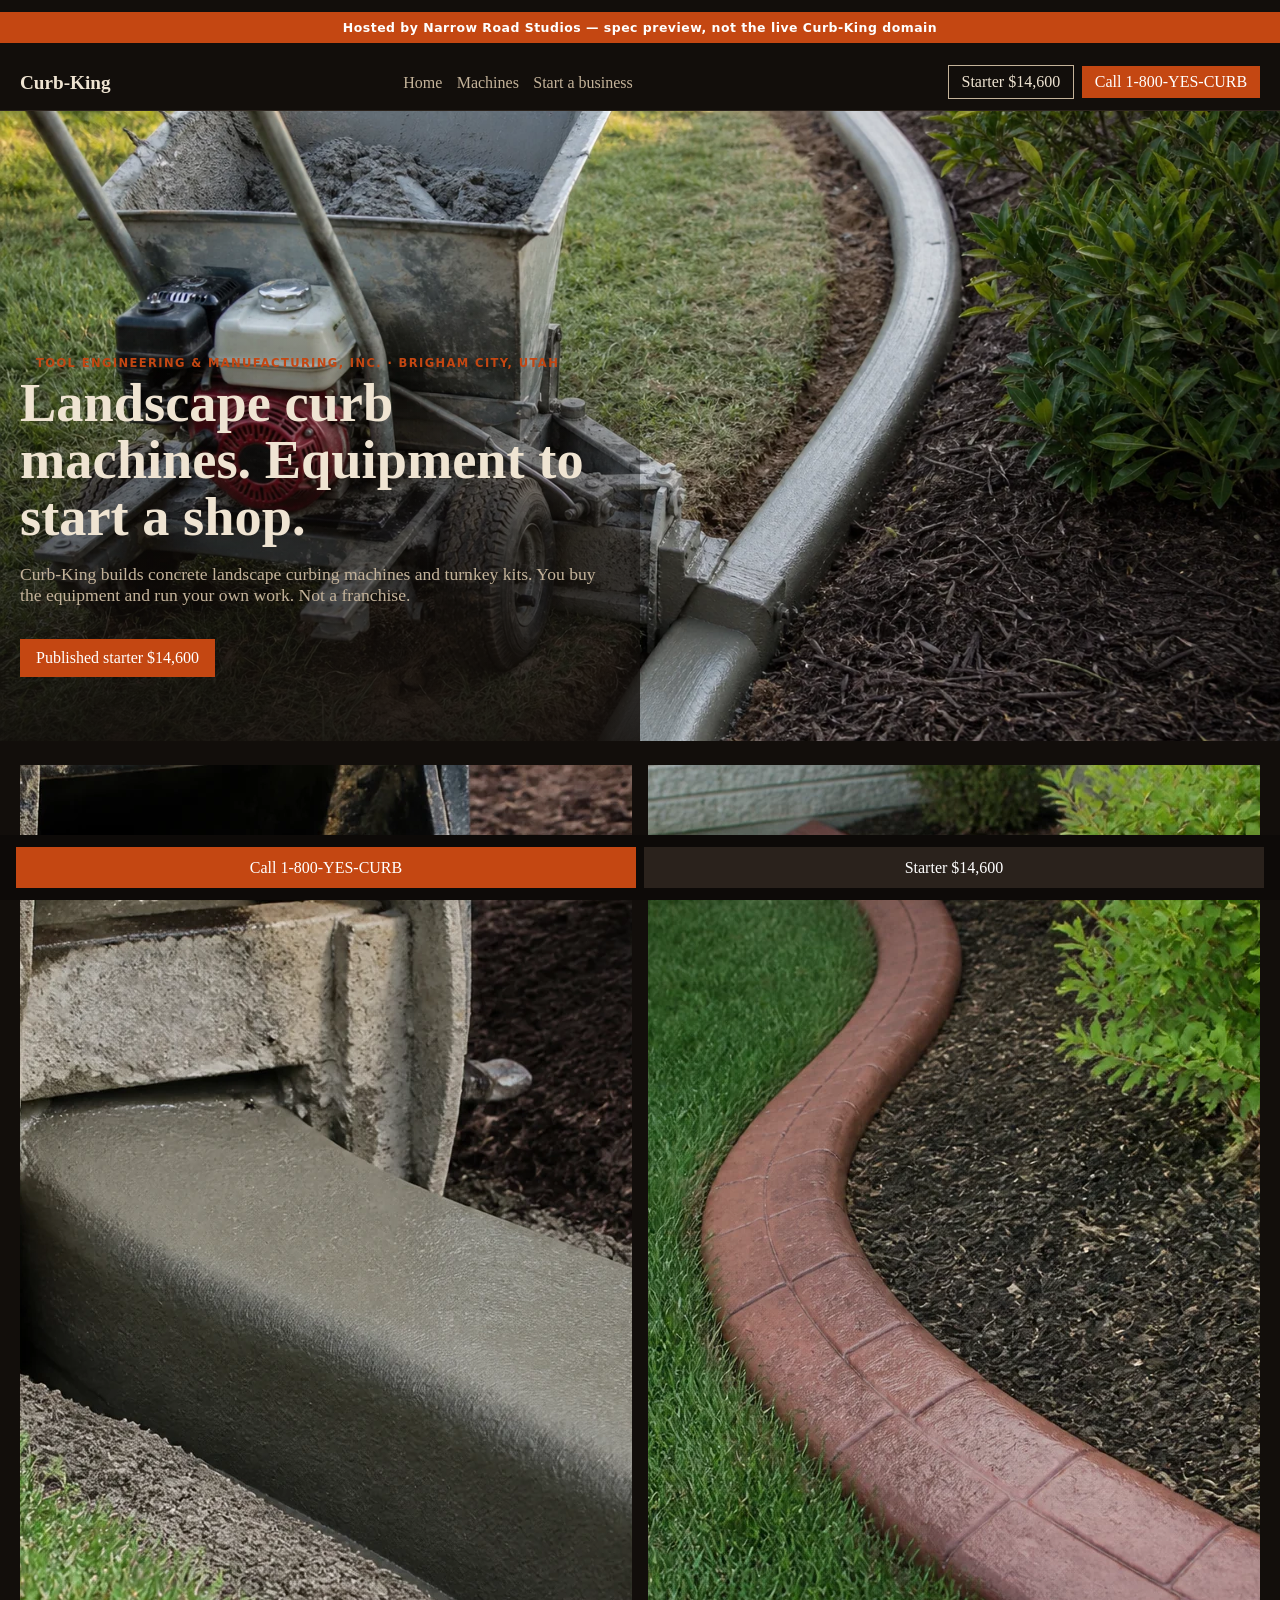
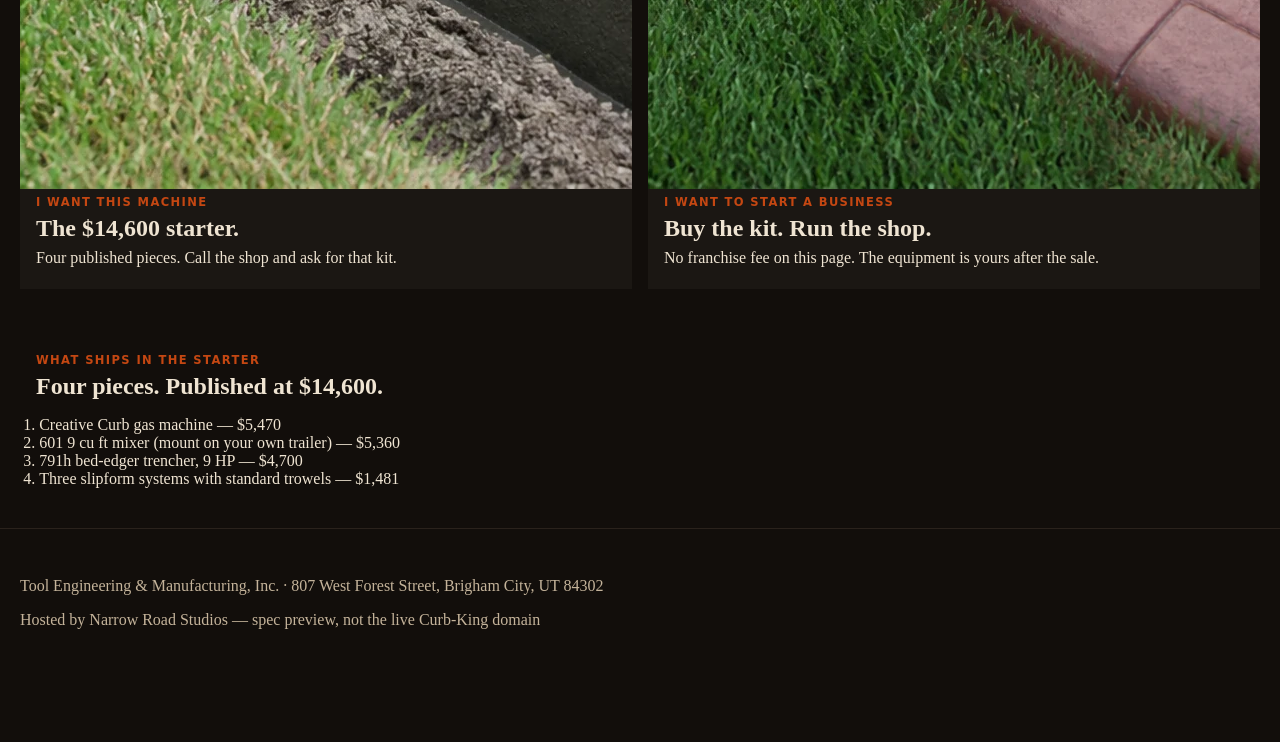
==== index.html @ ae28e9d3 "Seed Curb-King spec with full-size photos." ====
<!doctype html>
<html lang="en">
<head>
<meta charset="utf-8"/>
<meta name="viewport" content="width=device-width, initial-scale=1"/>
<title>Curb-King | Landscape curb machines in Brigham City, Utah</title>
<meta name="description" content="Curb-King builds landscape concrete curbing machines and start-a-shop kits in Brigham City, Utah. Published starter package $14,600. Call 1-800-YES-CURB."/>
<style>
:root{--bg:#120e0b;--ink:#efe4d2;--muted:#c4b39a;--accent:#c44712;--card:#1b1713}
*{box-sizing:border-box}body{margin:0;background:var(--bg);color:var(--ink);font-family:Georgia,Palatino,serif}
.banner{background:#c44712;color:#fff;text-align:center;padding:.45rem 1rem;font:600 .78rem/1.3 system-ui,sans-serif;letter-spacing:.04em}
header{display:flex;justify-content:space-between;align-items:center;padding:1rem 1.25rem;border-bottom:1px solid #2a221c;flex-wrap:wrap;gap:.75rem}
.brand{color:var(--ink);text-decoration:none;font-weight:700;font-size:1.2rem}
nav a{color:var(--muted);margin-right:.9rem;text-decoration:none}
.actions a{margin-left:.5rem;text-decoration:none}
.call{background:var(--accent);color:#fff;padding:.45rem .8rem}
.kit{border:1px solid var(--muted);color:var(--ink);padding:.45rem .8rem}
.hero{position:relative;min-height:70vh;display:grid;place-items:end start}
.hero img{position:absolute;inset:0;width:100%;height:100%;object-fit:cover}
.hero-copy{position:relative;padding:2rem 1.25rem 3rem;max-width:40rem;background:linear-gradient(transparent,rgba(18,14,11,.88))}
h1{font-size:clamp(2rem,6vw,3.4rem);line-height:1.05;margin:.3rem 0}
.lead{color:var(--muted);font-size:1.1rem}
.paths{display:grid;gap:1rem;padding:1.5rem 1.25rem;grid-template-columns:repeat(auto-fit,minmax(240px,1fr))}
.path{background:var(--card);color:inherit;text-decoration:none;padding:0 0 1rem}
.path img{width:100%;aspect-ratio:3/2;object-fit:cover;display:block}
.path h2,.band h2{margin:.4rem 1rem 0}
.path p{margin:.4rem 1rem}
.kicker{text-transform:uppercase;letter-spacing:.12em;font:600 .72rem system-ui,sans-serif;color:var(--accent);margin:1rem 1rem 0}
.band{padding:1.5rem 1.25rem}
ol{padding-left:1.2rem}
.ticket{background:var(--accent);color:#fff;display:inline-block;padding:.6rem 1rem;margin-top:1rem}
footer{padding:2rem 1.25rem;border-top:1px solid #2a221c;color:var(--muted)}
.buy{position:sticky;bottom:0;display:flex;gap:.5rem;padding:.75rem 1rem;background:#0d0a08}
.buy a{flex:1;text-align:center;text-decoration:none;padding:.7rem;color:#fff}
.buy .call{background:var(--accent)}.buy .kit{background:#2a221c;border:0}
</style>
</head>
<body>
<p class="banner">Hosted by Narrow Road Studios — spec preview, not the live Curb-King domain</p>
<header>
<a class="brand" href="/">Curb-King</a>
<nav><a href="/">Home</a><a href="/machines">Machines</a><a href="/business">Start a business</a></nav>
<div class="actions"><a class="kit" href="/machines#starter">Starter $14,600</a><a class="call" href="tel:+18009372872">Call 1-800-YES-CURB</a></div>
</header>
<section class="hero">
<img src="/spec/hero.webp" alt="Walk-behind curb machine laying a continuous concrete landscape curb" width="1536" height="1024"/>
<div class="hero-copy">
<p class="kicker">Tool Engineering &amp; Manufacturing, Inc. · Brigham City, Utah</p>
<h1>Landscape curb machines. Equipment to start a shop.</h1>
<p class="lead">Curb-King builds concrete landscape curbing machines and turnkey kits. You buy the equipment and run your own work. Not a franchise.</p>
<p class="ticket">Published starter $14,600</p>
</div>
</section>
<section class="paths">
<a class="path" href="/machines#starter">
<img src="/spec/slipform.webp" alt="Wet gray concrete coming out of a steel slipform" width="1536" height="1024"/>
<p class="kicker">I want this machine</p>
<h2>The $14,600 starter.</h2>
<p>Four published pieces. Call the shop and ask for that kit.</p>
</a>
<a class="path" href="/business">
<img src="/spec/finished.webp" alt="Finished stamped brick-red landscape curb between lawn and bed" width="1536" height="1024"/>
<p class="kicker">I want to start a business</p>
<h2>Buy the kit. Run the shop.</h2>
<p>No franchise fee on this page. The equipment is yours after the sale.</p>
</a>
</section>
<section class="band">
<p class="kicker">What ships in the starter</p>
<h2>Four pieces. Published at $14,600.</h2>
<ol>
<li>Creative Curb gas machine — $5,470</li>
<li>601 9 cu ft mixer (mount on your own trailer) — $5,360</li>
<li>791h bed-edger trencher, 9 HP — $4,700</li>
<li>Three slipform systems with standard trowels — $1,481</li>
</ol>
</section>
<footer>
<p>Tool Engineering &amp; Manufacturing, Inc. · 807 West Forest Street, Brigham City, UT 84302</p>
<p>Hosted by Narrow Road Studios — spec preview, not the live Curb-King domain</p>
</footer>
<div class="buy"><a class="call" href="tel:+18009372872">Call 1-800-YES-CURB</a><a class="kit" href="/machines#starter">Starter $14,600</a></div>
</body>
</html>
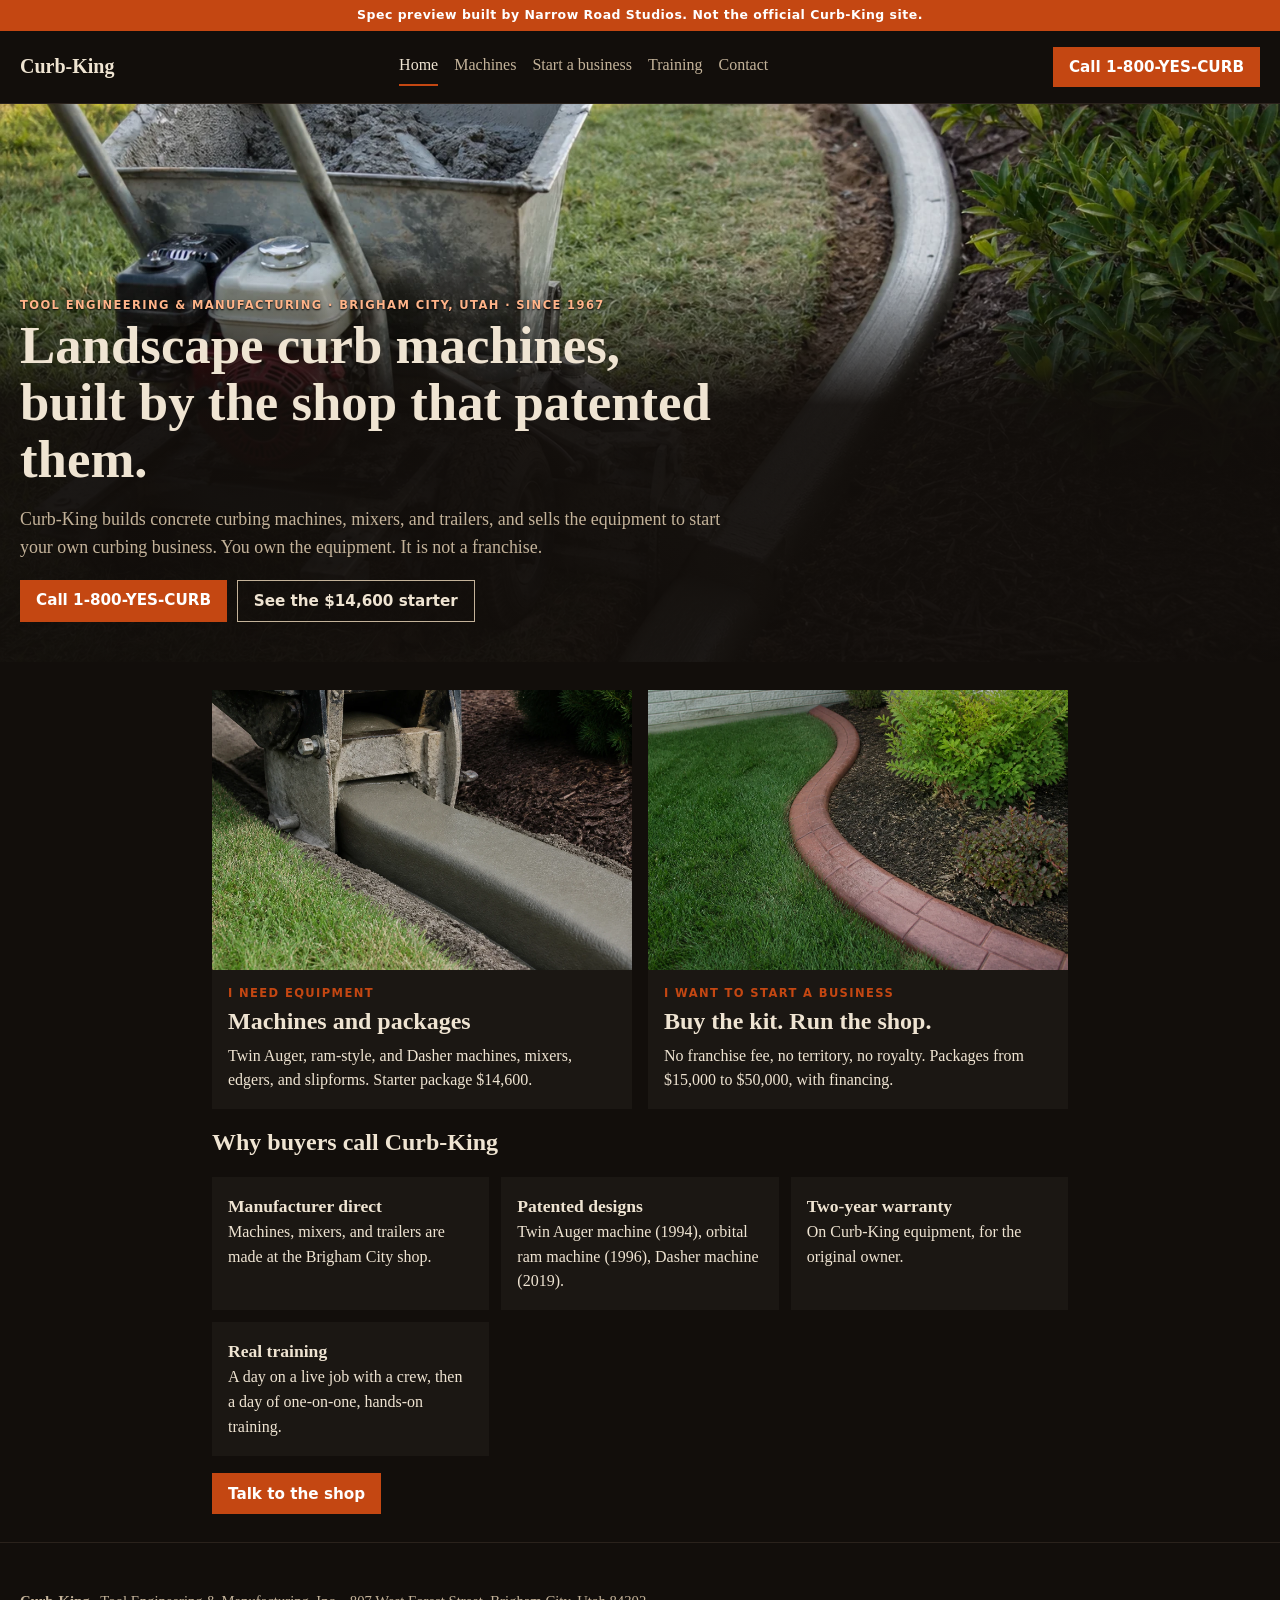
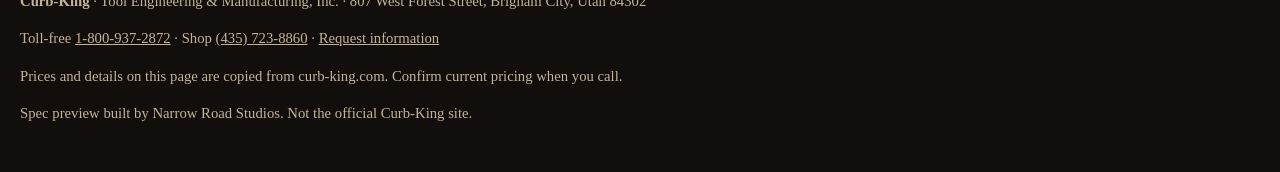
==== commit cff9e9c7: "Make Curb-King spec pitchable: real pages, contact path, sourced facts, mobile layout" ====
--- a/index.html
+++ b/index.html
@@ -3,82 +3,55 @@
 <head>
 <meta charset="utf-8"/>
 <meta name="viewport" content="width=device-width, initial-scale=1"/>
-<title>Curb-King | Landscape curb machines in Brigham City, Utah</title>
-<meta name="description" content="Curb-King builds landscape concrete curbing machines and start-a-shop kits in Brigham City, Utah. Published starter package $14,600. Call 1-800-YES-CURB."/>
-<style>
-:root{--bg:#120e0b;--ink:#efe4d2;--muted:#c4b39a;--accent:#c44712;--card:#1b1713}
-*{box-sizing:border-box}body{margin:0;background:var(--bg);color:var(--ink);font-family:Georgia,Palatino,serif}
-.banner{background:#c44712;color:#fff;text-align:center;padding:.45rem 1rem;font:600 .78rem/1.3 system-ui,sans-serif;letter-spacing:.04em}
-header{display:flex;justify-content:space-between;align-items:center;padding:1rem 1.25rem;border-bottom:1px solid #2a221c;flex-wrap:wrap;gap:.75rem}
-.brand{color:var(--ink);text-decoration:none;font-weight:700;font-size:1.2rem}
-nav a{color:var(--muted);margin-right:.9rem;text-decoration:none}
-.actions a{margin-left:.5rem;text-decoration:none}
-.call{background:var(--accent);color:#fff;padding:.45rem .8rem}
-.kit{border:1px solid var(--muted);color:var(--ink);padding:.45rem .8rem}
-.hero{position:relative;min-height:70vh;display:grid;place-items:end start}
-.hero img{position:absolute;inset:0;width:100%;height:100%;object-fit:cover}
-.hero-copy{position:relative;padding:2rem 1.25rem 3rem;max-width:40rem;background:linear-gradient(transparent,rgba(18,14,11,.88))}
-h1{font-size:clamp(2rem,6vw,3.4rem);line-height:1.05;margin:.3rem 0}
-.lead{color:var(--muted);font-size:1.1rem}
-.paths{display:grid;gap:1rem;padding:1.5rem 1.25rem;grid-template-columns:repeat(auto-fit,minmax(240px,1fr))}
-.path{background:var(--card);color:inherit;text-decoration:none;padding:0 0 1rem}
-.path img{width:100%;aspect-ratio:3/2;object-fit:cover;display:block}
-.path h2,.band h2{margin:.4rem 1rem 0}
-.path p{margin:.4rem 1rem}
-.kicker{text-transform:uppercase;letter-spacing:.12em;font:600 .72rem system-ui,sans-serif;color:var(--accent);margin:1rem 1rem 0}
-.band{padding:1.5rem 1.25rem}
-ol{padding-left:1.2rem}
-.ticket{background:var(--accent);color:#fff;display:inline-block;padding:.6rem 1rem;margin-top:1rem}
-footer{padding:2rem 1.25rem;border-top:1px solid #2a221c;color:var(--muted)}
-.buy{position:sticky;bottom:0;display:flex;gap:.5rem;padding:.75rem 1rem;background:#0d0a08}
-.buy a{flex:1;text-align:center;text-decoration:none;padding:.7rem;color:#fff}
-.buy .call{background:var(--accent)}.buy .kit{background:#2a221c;border:0}
-</style>
+<title>Curb-King | Landscape curb machines from Brigham City, Utah</title>
+<meta name="description" content="Curb-King builds concrete landscape curbing machines, mixers, and trailers in Brigham City, Utah. Starter package $14,600. Call 1-800-YES-CURB."/>
+<link rel="stylesheet" href="/assets/site.css"/>
 </head>
 <body>
-<p class="banner">Hosted by Narrow Road Studios — spec preview, not the live Curb-King domain</p>
+<p class="banner">Spec preview built by Narrow Road Studios. Not the official Curb-King site.</p>
 <header>
 <a class="brand" href="/">Curb-King</a>
-<nav><a href="/">Home</a><a href="/machines">Machines</a><a href="/business">Start a business</a></nav>
-<div class="actions"><a class="kit" href="/machines#starter">Starter $14,600</a><a class="call" href="tel:+18009372872">Call 1-800-YES-CURB</a></div>
+<nav aria-label="Main"><a href="/" aria-current="page">Home</a><a href="/machines/">Machines</a><a href="/business/">Start a business</a><a href="/training/">Training</a><a href="/contact/">Contact</a></nav>
+<a class="btn" href="tel:+18009372872">Call 1-800-YES-CURB</a>
 </header>
+
 <section class="hero">
 <img src="/spec/hero.webp" alt="Walk-behind curb machine laying a continuous concrete landscape curb" width="1536" height="1024"/>
 <div class="hero-copy">
-<p class="kicker">Tool Engineering &amp; Manufacturing, Inc. · Brigham City, Utah</p>
-<h1>Landscape curb machines. Equipment to start a shop.</h1>
-<p class="lead">Curb-King builds concrete landscape curbing machines and turnkey kits. You buy the equipment and run your own work. Not a franchise.</p>
-<p class="ticket">Published starter $14,600</p>
+<p class="kicker">Tool Engineering &amp; Manufacturing · Brigham City, Utah · since 1967</p>
+<h1>Landscape curb machines, built by the shop that patented them.</h1>
+<p class="lead">Curb-King builds concrete curbing machines, mixers, and trailers, and sells the equipment to start your own curbing business. You own the equipment. It is not a franchise.</p>
+<div class="cta"><a class="btn" href="tel:+18009372872">Call 1-800-YES-CURB</a><a class="btn alt" href="/machines/#starter">See the $14,600 starter</a></div>
 </div>
 </section>
-<section class="paths">
-<a class="path" href="/machines#starter">
-<img src="/spec/slipform.webp" alt="Wet gray concrete coming out of a steel slipform" width="1536" height="1024"/>
-<p class="kicker">I want this machine</p>
-<h2>The $14,600 starter.</h2>
-<p>Four published pieces. Call the shop and ask for that kit.</p>
+<main class="wrap">
+<div class="grid">
+<a class="card" href="/machines/">
+<img src="/spec/slipform.webp" alt="Wet gray concrete coming out of a steel slipform" width="1536" height="1024" loading="lazy"/>
+<p class="kicker">I need equipment</p><h2>Machines and packages</h2>
+<p>Twin Auger, ram-style, and Dasher machines, mixers, edgers, and slipforms. Starter package $14,600.</p>
 </a>
-<a class="path" href="/business">
-<img src="/spec/finished.webp" alt="Finished stamped brick-red landscape curb between lawn and bed" width="1536" height="1024"/>
-<p class="kicker">I want to start a business</p>
-<h2>Buy the kit. Run the shop.</h2>
-<p>No franchise fee on this page. The equipment is yours after the sale.</p>
+<a class="card" href="/business/">
+<img src="/spec/finished.webp" alt="Finished stamped brick-red landscape curb between lawn and garden bed" width="1536" height="1024" loading="lazy"/>
+<p class="kicker">I want to start a business</p><h2>Buy the kit. Run the shop.</h2>
+<p>No franchise fee, no territory, no royalty. Packages from $15,000 to $50,000, with financing.</p>
 </a>
-</section>
-<section class="band">
-<p class="kicker">What ships in the starter</p>
-<h2>Four pieces. Published at $14,600.</h2>
-<ol>
-<li>Creative Curb gas machine — $5,470</li>
-<li>601 9 cu ft mixer (mount on your own trailer) — $5,360</li>
-<li>791h bed-edger trencher, 9 HP — $4,700</li>
-<li>Three slipform systems with standard trowels — $1,481</li>
-</ol>
-</section>
+</div>
+<h2>Why buyers call Curb-King</h2>
+<ul class="facts">
+<li><strong>Manufacturer direct</strong>Machines, mixers, and trailers are made at the Brigham City shop.</li>
+<li><strong>Patented designs</strong>Twin Auger machine (1994), orbital ram machine (1996), Dasher machine (2019).</li>
+<li><strong>Two-year warranty</strong>On Curb-King equipment, for the original owner.</li>
+<li><strong>Real training</strong>A day on a live job with a crew, then a day of one-on-one, hands-on training.</li>
+</ul>
+<div class="cta"><a class="btn" href="/contact/">Talk to the shop</a></div>
+</main>
 <footer>
-<p>Tool Engineering &amp; Manufacturing, Inc. · 807 West Forest Street, Brigham City, UT 84302</p>
-<p>Hosted by Narrow Road Studios — spec preview, not the live Curb-King domain</p>
+<p><strong>Curb-King</strong> · Tool Engineering &amp; Manufacturing, Inc. · 807 West Forest Street, Brigham City, Utah 84302</p>
+<p>Toll-free <a href="tel:+18009372872">1-800-937-2872</a> · Shop <a href="tel:+14357238860">(435) 723-8860</a> · <a href="https://www.curb-king.com/request.htm">Request information</a></p>
+<p>Prices and details on this page are copied from curb-king.com. Confirm current pricing when you call.</p>
+<p>Spec preview built by Narrow Road Studios. Not the official Curb-King site.</p>
 </footer>
-<div class="buy"><a class="call" href="tel:+18009372872">Call 1-800-YES-CURB</a><a class="kit" href="/machines#starter">Starter $14,600</a></div>
+<div class="buy"><a href="tel:+18009372872">Call</a><a class="alt" href="/contact/">Contact</a><a class="alt" href="/machines/#starter">Starter kit</a></div>
 </body>
 </html>
--- a/assets/site.css
+++ b/assets/site.css
@@ -0,0 +1,47 @@
+:root{--bg:#120e0b;--ink:#efe4d2;--muted:#c4b39a;--accent:#c44712;--card:#1b1713;--line:#2a221c}
+*{box-sizing:border-box}html{-webkit-text-size-adjust:100%}
+body{margin:0;background:var(--bg);color:var(--ink);font-family:Georgia,Palatino,serif;line-height:1.55}
+img{max-width:100%;height:auto}
+a{color:#f0a070}
+.banner{background:var(--accent);color:#fff;text-align:center;padding:.45rem 1rem;font:600 .78rem/1.3 system-ui,sans-serif;letter-spacing:.04em;margin:0}
+header{display:flex;justify-content:space-between;align-items:center;padding:1rem 1.25rem;border-bottom:1px solid var(--line);flex-wrap:wrap;gap:.75rem}
+.brand{color:var(--ink);text-decoration:none;font-weight:700;font-size:1.25rem}
+nav{display:flex;flex-wrap:wrap;gap:.25rem 1rem}
+nav a{color:var(--muted);text-decoration:none;padding:.35rem 0}
+nav a[aria-current]{color:var(--ink);border-bottom:2px solid var(--accent)}
+.btn{display:inline-block;text-decoration:none;padding:.7rem 1rem;color:#fff;background:var(--accent);font:600 .95rem system-ui,sans-serif;border:0}
+.btn.alt{background:transparent;border:1px solid var(--muted);color:var(--ink)}
+.hero{position:relative;min-height:62vh;display:grid;align-items:end}
+.hero img{position:absolute;inset:0;width:100%;height:100%;object-fit:cover}
+.hero-copy{position:relative;padding:2rem 1.25rem 2.5rem;max-width:44rem;background:linear-gradient(transparent,rgba(18,14,11,.92) 30%)}
+.banner-img img{width:100%;max-height:46vh;object-fit:cover;display:block}
+h1{font-size:clamp(1.9rem,6vw,3.3rem);line-height:1.08;margin:.3rem 0 .6rem}
+h2{line-height:1.15}
+.lead{color:var(--muted);font-size:1.12rem}
+.kicker{text-transform:uppercase;letter-spacing:.12em;font:600 .72rem system-ui,sans-serif;color:var(--accent);margin:0}
+.wrap{padding:1.75rem 1.25rem;max-width:56rem;margin:0 auto}
+.cta{display:flex;flex-wrap:wrap;gap:.6rem;margin-top:1.1rem}
+.grid{display:grid;gap:1rem;grid-template-columns:repeat(auto-fit,minmax(240px,1fr))}
+.card{background:var(--card);color:inherit;text-decoration:none;display:block;padding-bottom:1rem}
+.card img{width:100%;aspect-ratio:3/2;object-fit:cover;display:block}
+.card h2,.card h3,.card p{margin:.5rem 1rem 0}
+.card .kicker{margin:1rem 1rem 0}
+.price{font-size:2.2rem;margin:.2rem 0}
+table{border-collapse:collapse;width:100%;margin:1rem 0;font-size:.98rem}
+th,td{text-align:left;padding:.55rem .5rem;border-bottom:1px solid var(--line);vertical-align:top}
+td.num{text-align:right;white-space:nowrap}
+.tablewrap{overflow-x:auto}
+.facts{list-style:none;padding:0;display:grid;gap:.75rem;grid-template-columns:repeat(auto-fit,minmax(220px,1fr))}
+.facts li{background:var(--card);padding:1rem}
+.facts strong{display:block;font-size:1.1rem}
+.note{color:var(--muted);font-size:.92rem}
+footer{padding:2rem 1.25rem 6rem;border-top:1px solid var(--line);color:var(--muted);font-size:.92rem}
+footer a{color:var(--muted)}
+.buy{position:fixed;left:0;right:0;bottom:0;display:flex;gap:.5rem;padding:.6rem .75rem;background:#0d0a08;border-top:1px solid var(--line)}
+.buy a{flex:1;text-align:center;text-decoration:none;padding:.75rem .5rem;color:#fff;font:600 .95rem system-ui,sans-serif;background:var(--accent)}
+.buy a.alt{background:var(--line)}
+@media(min-width:900px){.buy{display:none}footer{padding-bottom:2rem}}
+.hero-copy{max-width:none;width:100%;background:linear-gradient(rgba(18,14,11,0),rgba(18,14,11,.94) 35%)}
+.hero-copy>*{max-width:44rem}
+.hero .kicker{color:#ffb489;text-shadow:0 1px 2px #000}
+@media(max-width:899px){header>.btn{display:none}}
